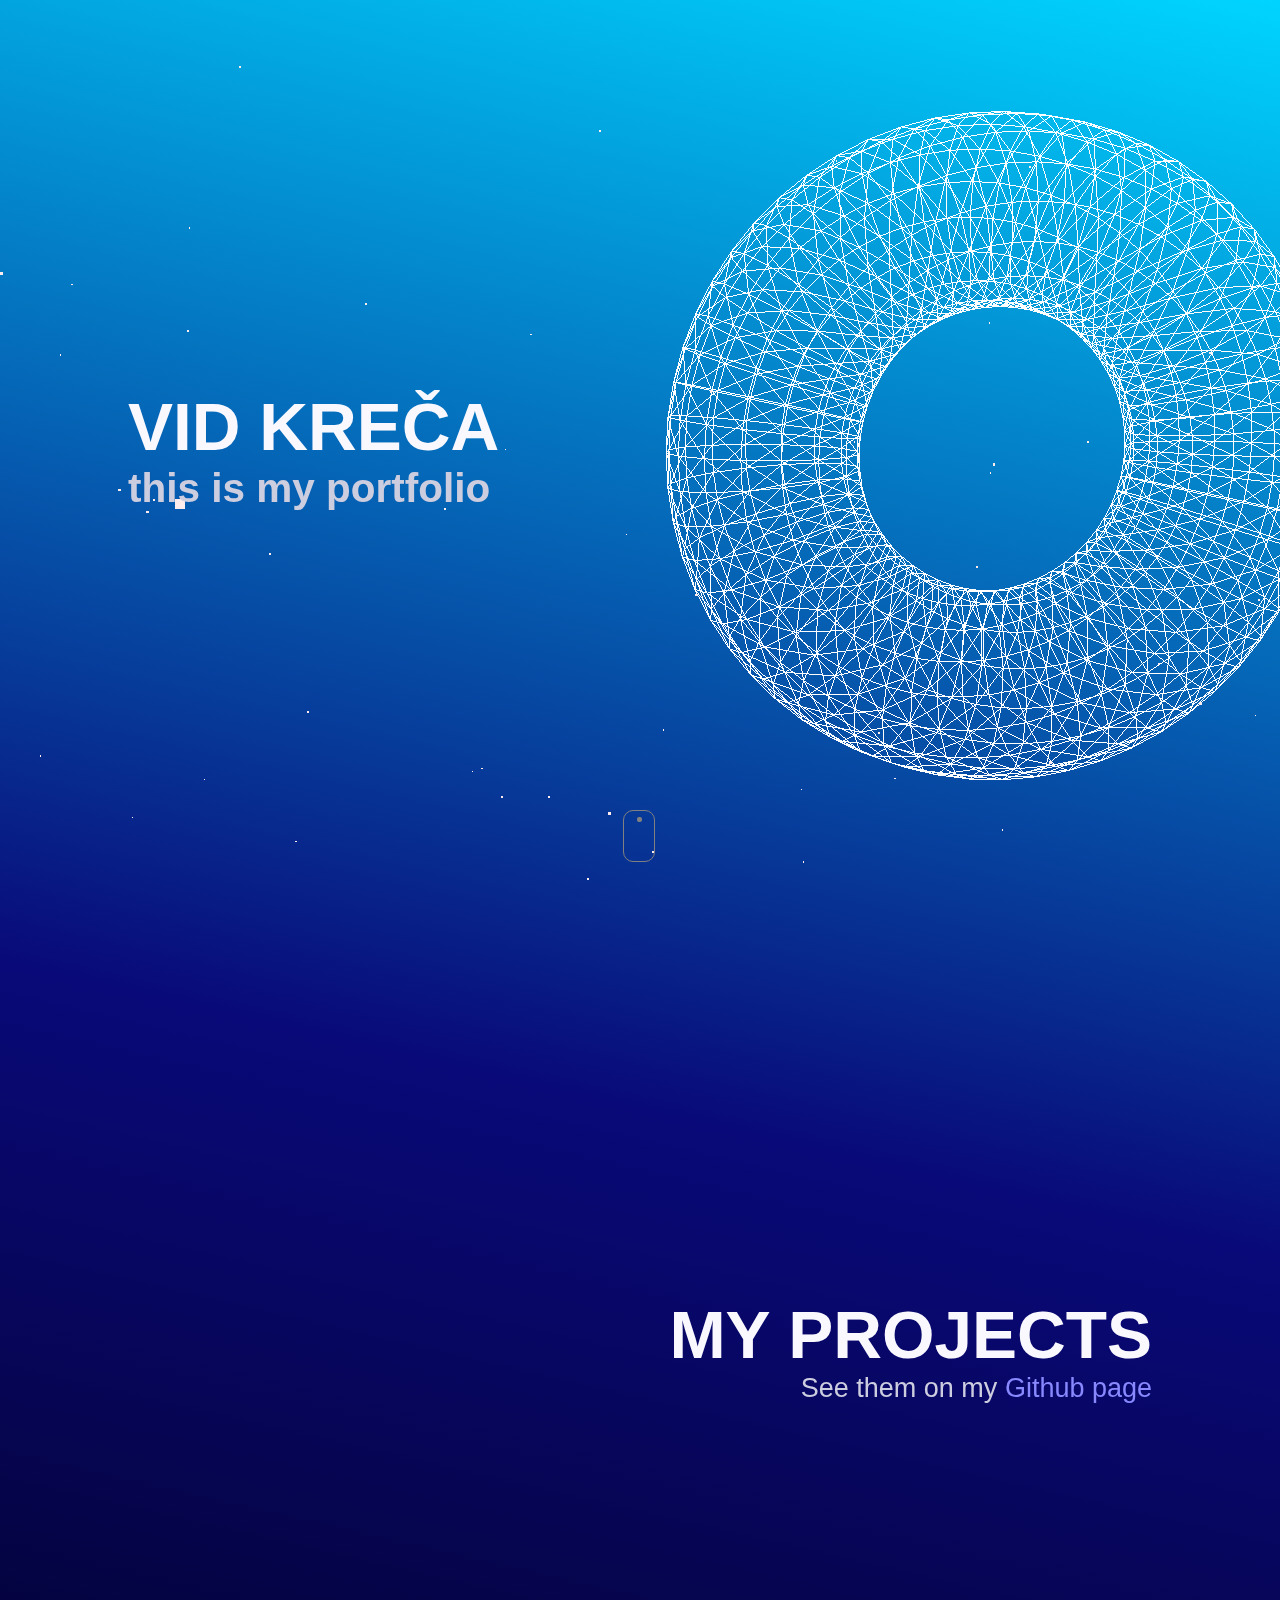
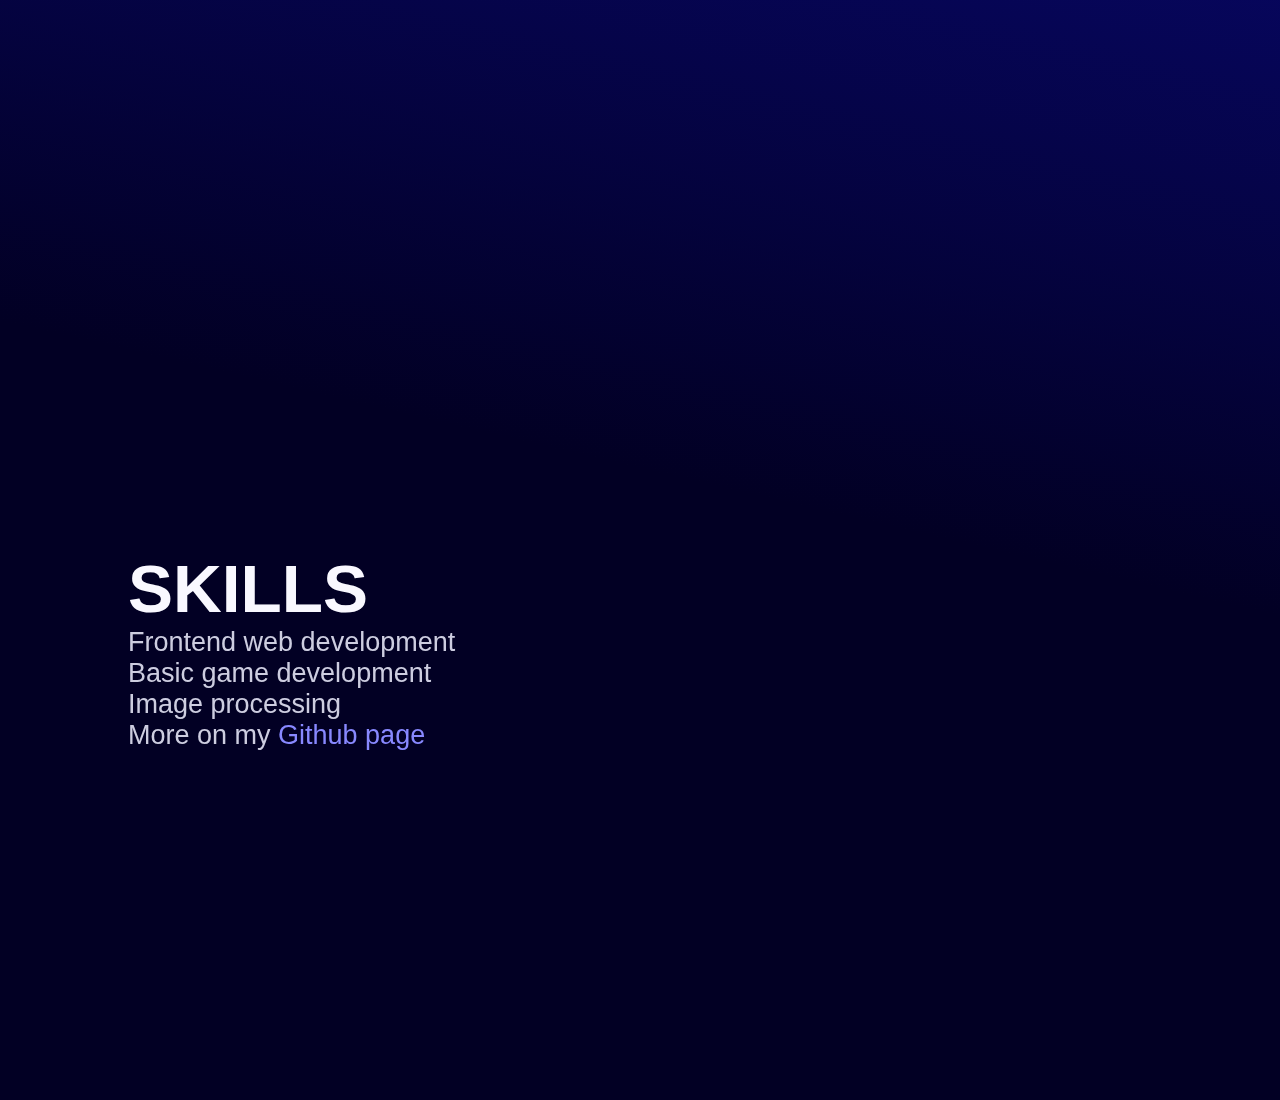
==== index.html @ 23696d18 "Added scroll indicator" ====
<!DOCTYPE html>
<html lang="en">
    <head>
        <meta charset="UTF-8">
        <meta name="viewport" content="width=device-width, initial-scale=1.0">
        <title>Vid Kreča</title>
        <meta name="description" content="Vid Kreča portfolio web site. Made with ThreeJS.">

        <link rel="stylesheet" href="./style/style.css">

        <link rel="apple-touch-icon" sizes="180x180" href="style/apple-touch-icon.png">
        <link rel="icon" type="image/png" sizes="32x32" href="style/favicon-32x32.png">
        <link rel="icon" type="image/png" sizes="16x16" href="style/favicon-16x16.png">
        <link rel="manifest" href="style/site.webmanifest">
    </head>


    <body>
        <canvas class="webgl"></canvas>

        <div class="scroll-indicator">
            <div class="dot"></div>
        </div>

        <section class="section">
            <h1>Vid Kreča</h1>
            <h2>this is my portfolio</h2>
        </section>
        <section class="section">
            <h1>My projects</h1>
            <p>See them on my <a href="https://github.com/VidKreca">Github page</a></p>
        </section>
        <section class="section">
            <h1>Skills</h1>
            <ul>
                <li>Frontend web development</li>
                <li>Basic game development</li>
                <li>Image processing</li>
                <li>More on my <a href="https://github.com/VidKreca">Github page</a></li>
            </ul>
        </section>
        
        <script src="./js/three.min.js"></script>
        <script src="./js/gsap.min.js"></script>
        <script src="./js/script.js"></script>
    </body>
</html>
---- style/style.css ----
* {
    margin: 0;
    padding: 0;
    font-family: 'Cabin', sans-serif;
}

html {
    background: rgb(2,0,36);
    background: linear-gradient(13deg, rgba(2,0,36,1) 26%, rgba(9,9,121,1) 58%, rgba(0,212,255,1) 100%);
}

/* Fix the canvas across the entire screen */
.webgl {
    position: fixed;
    top: 0;
    left: 0;
}

/* Scroll indicator */
.scroll-indicator {
    width: 30px;
    height: 50px;
    border: 1px solid gray;
    border-radius: 10px;

    position: absolute;
    top: 90vh;
    right: calc(50vw - 15px);

    display: flex;
    justify-content: center;

    transition: opacity 1s;
}
.scroll-indicator .dot {
    background-color: gray;
    width: 5px;
    height: 5px;
    border-radius: 2px;

    margin-top: 6px;

    animation: scroll-dot-animation 2s infinite;
}
@keyframes scroll-dot-animation {
    0% {
        margin-top: 6px;
    }
    90% {
        margin-top: 16px;
    }
    100% {
        margin-top: 6px;
    }
}


.section {
    display: flex;
    flex-direction: column;
    justify-content: center !important;
    align-items: flex-start;
    height: 100vh;
    padding-left: 10%;
    padding-right: 10%;
    will-change: transform;
    font-size: 3vmin;
}
.section h1 {
    color: #f9f8ff;
    text-transform: uppercase;
    font-size: 2.5em;
}
.section h2 {
    color: #cdcde0;
    font-size: 1.5em;
}
.section p {
    color: #cdcde0;
}
a {
    color: #8888ff;
    text-decoration: none;
}
a:hover {
    transform: scale(1.03);
    display: inline-block;
    color: #b0b0ff;
    transition: all .3s;
}
ul {
    list-style-type: none;
}
ul li {
    color: #cdcde0;
}
ul li a {
    font-size: inherit;
}
section:nth-child(even) {
    align-items: flex-end;
}


@media
only screen and (min-device-pixel-ratio: 2) and (max-width: 700px),
only screen and (min-resolution: 192dpi) and (max-width: 700px),
only screen and (min-resolution: 2dppx) and (max-width: 700px) {
    .section {
        font-size: 5vmin;
    }
}
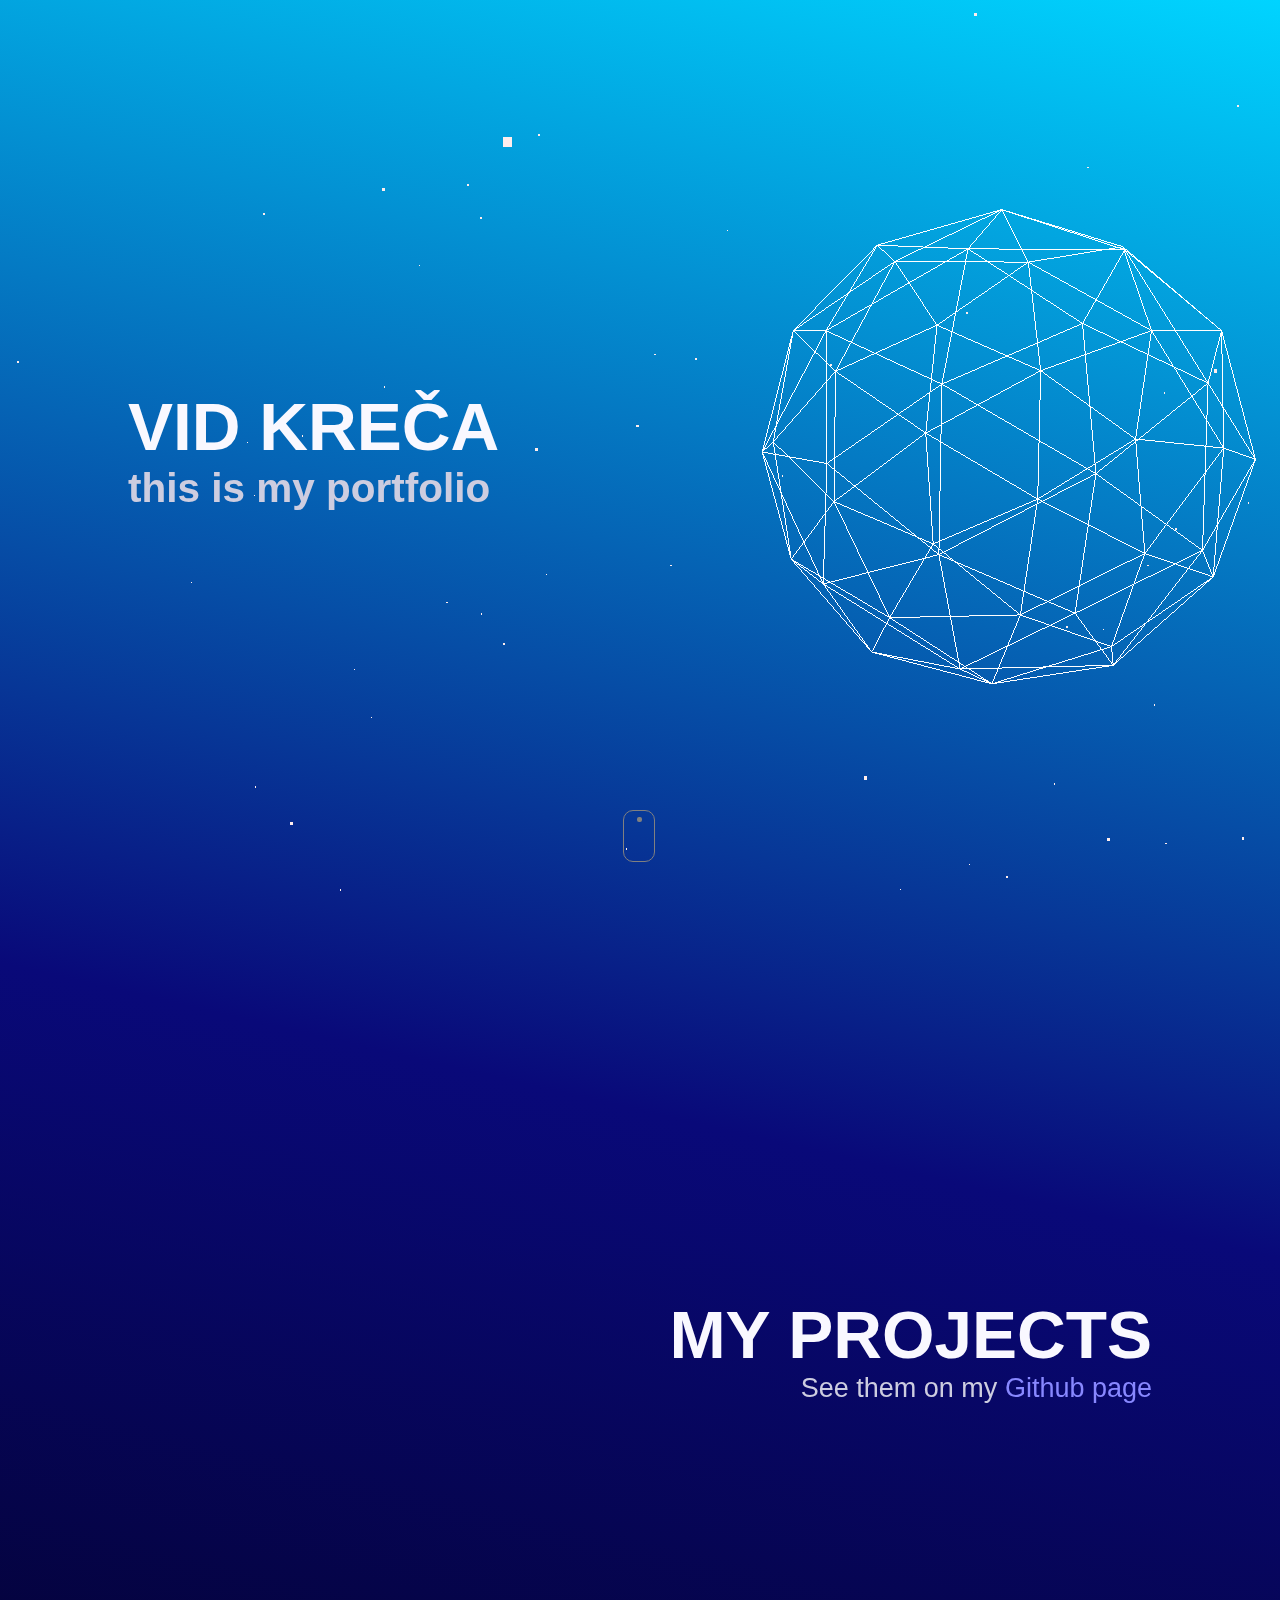
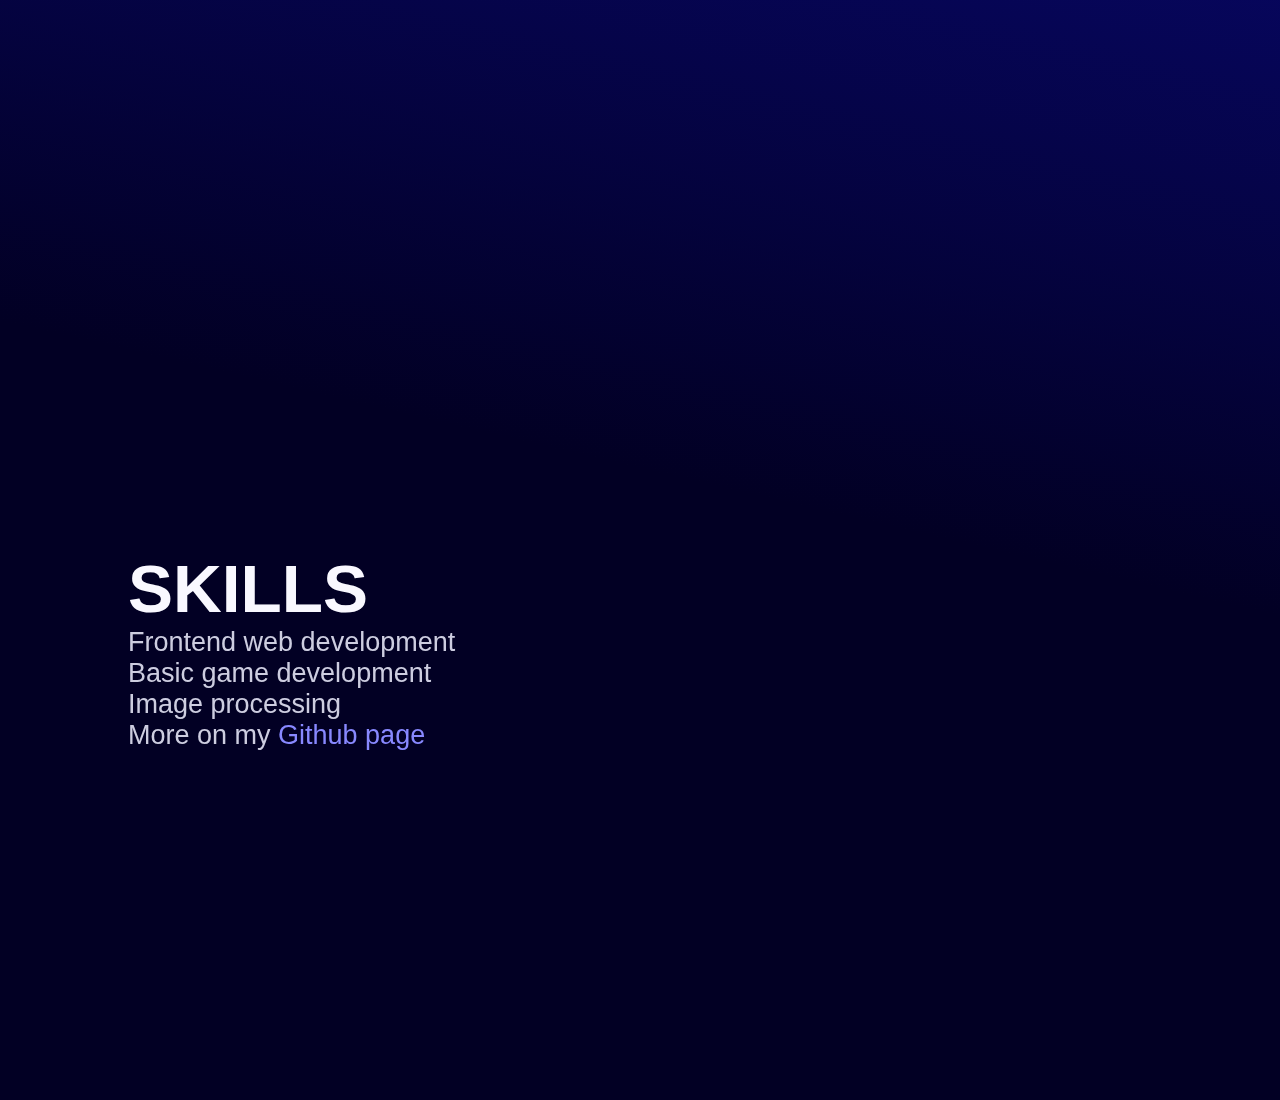
==== commit 78af9822: "Removed GSAP from project" ====
--- a/index.html
+++ b/index.html
@@ -41,7 +41,6 @@
         </section>
         
         <script src="./js/three.min.js"></script>
-        <script src="./js/gsap.min.js"></script>
         <script src="./js/script.js"></script>
     </body>
 </html>--- a/style/style.css
+++ b/style/style.css
@@ -7,6 +7,7 @@
 html {
     background: rgb(2,0,36);
     background: linear-gradient(13deg, rgba(2,0,36,1) 26%, rgba(9,9,121,1) 58%, rgba(0,212,255,1) 100%);
+    user-select: none;
 }
 
 /* Fix the canvas across the entire screen */
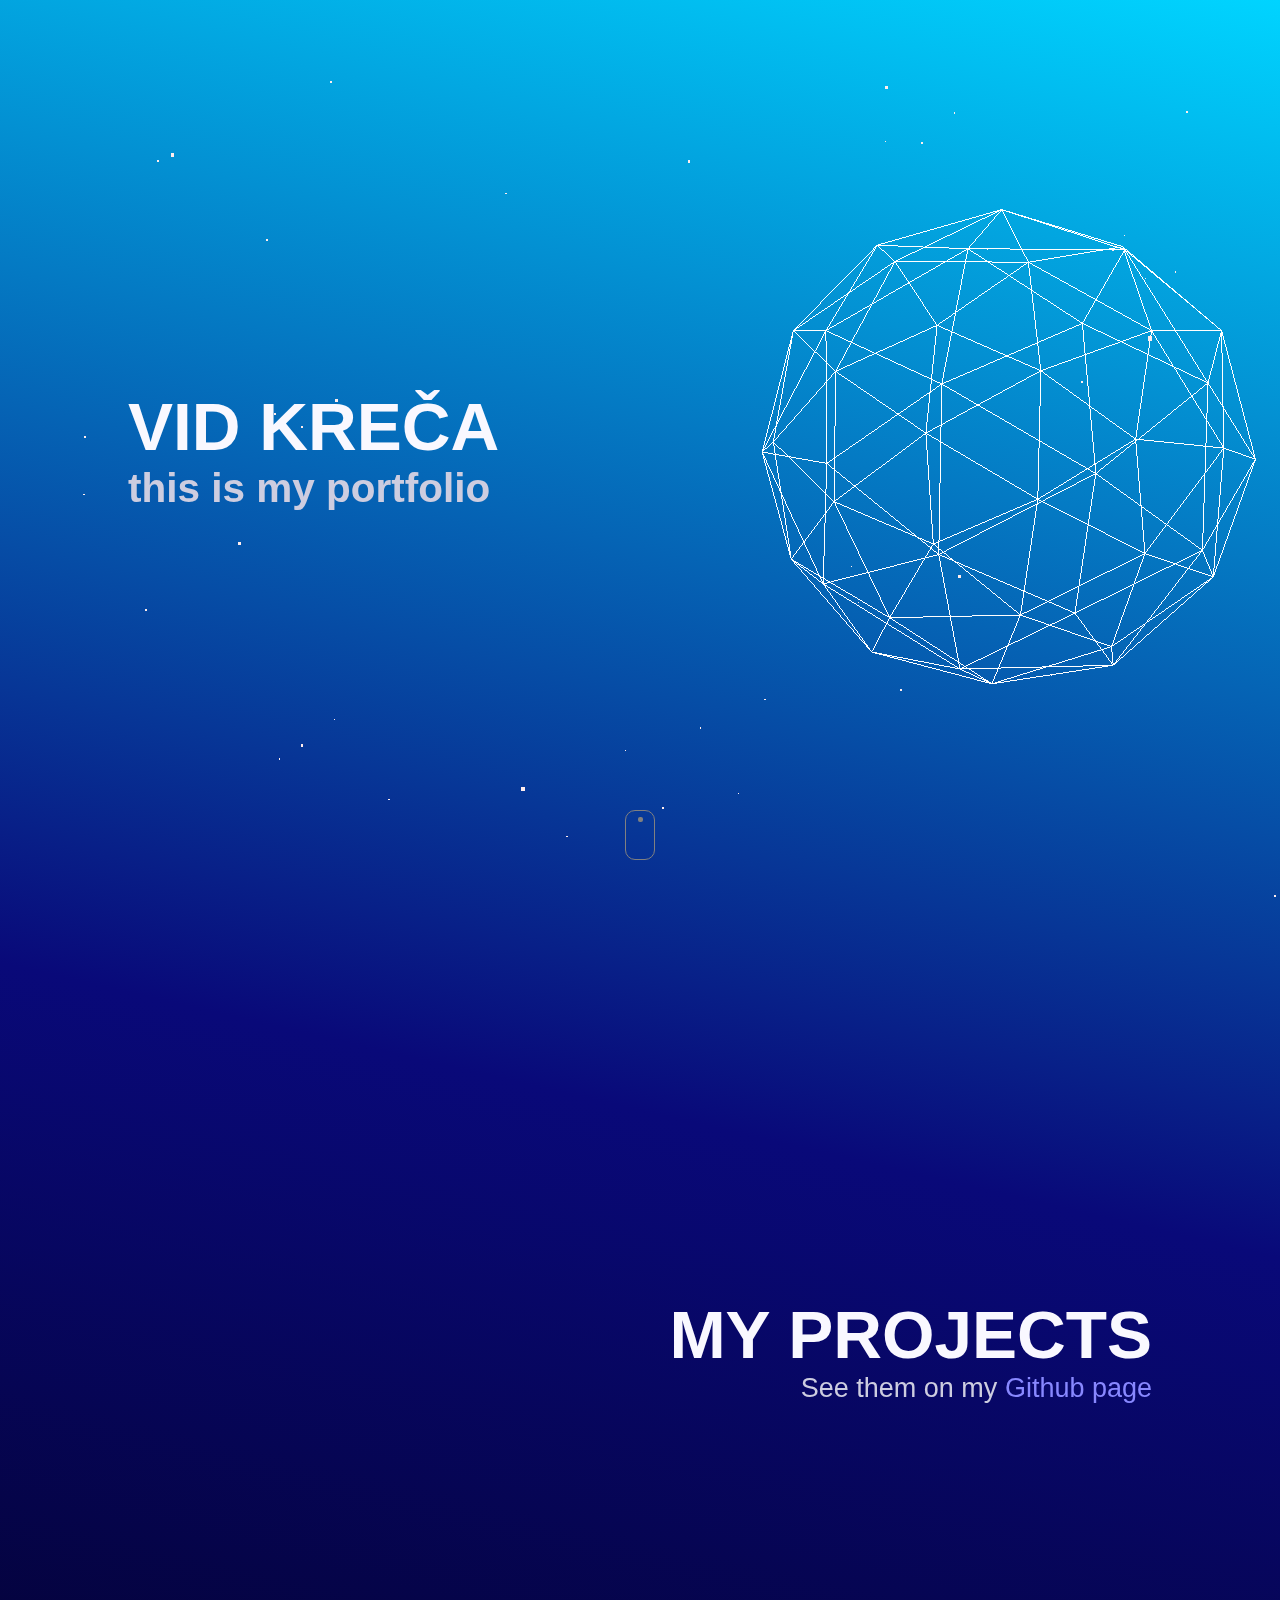
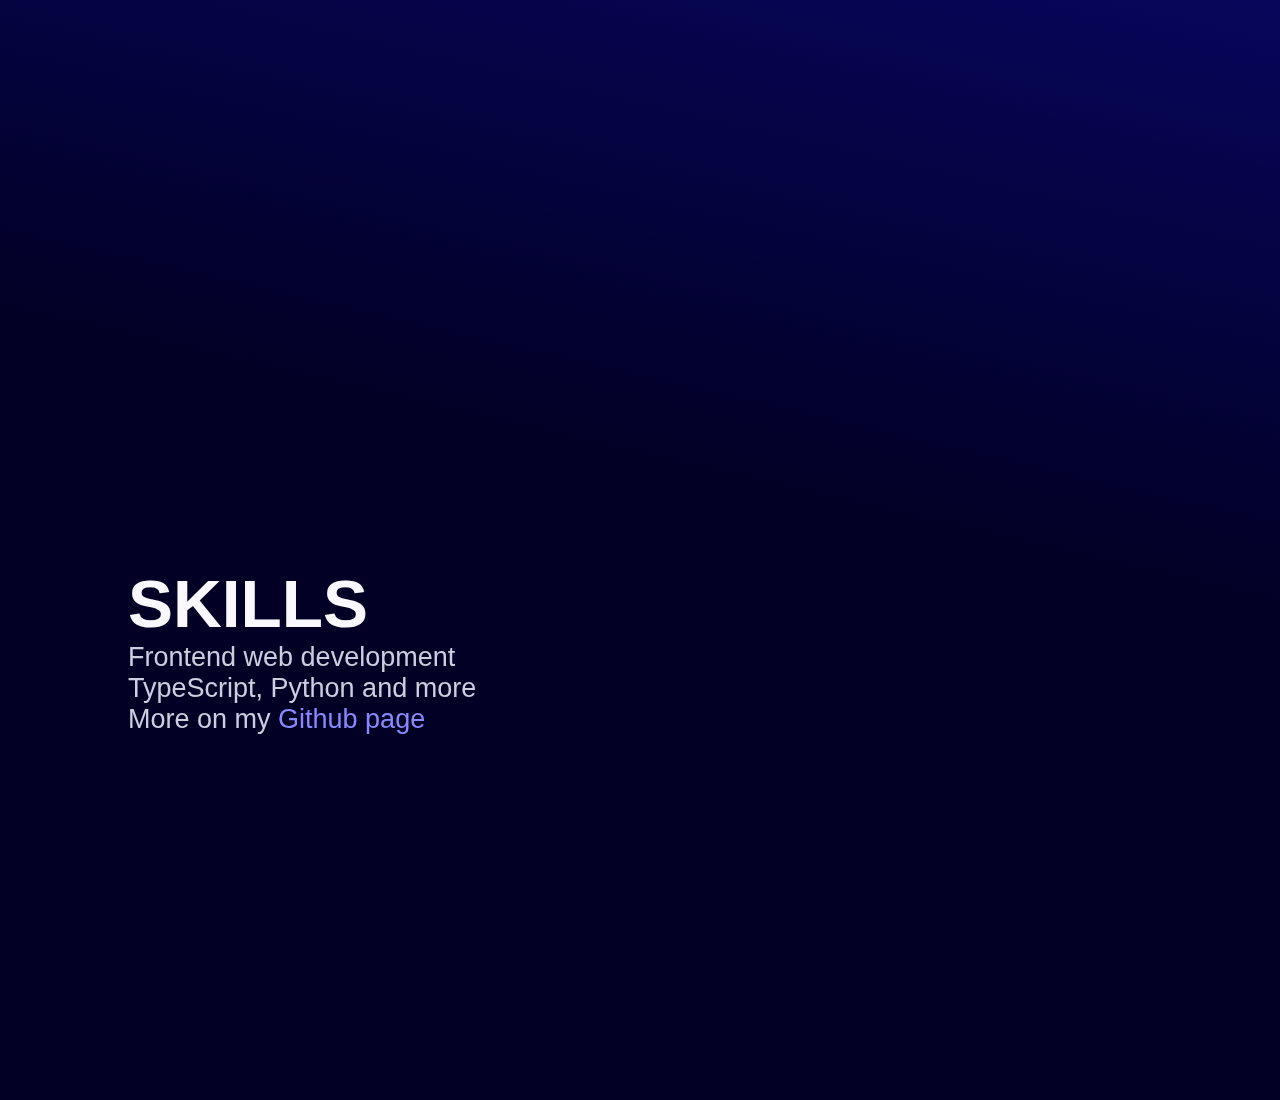
==== commit 5e1b0bcd: "Changed "skills" content" ====
--- a/index.html
+++ b/index.html
@@ -34,8 +34,7 @@
             <h1>Skills</h1>
             <ul>
                 <li>Frontend web development</li>
-                <li>Basic game development</li>
-                <li>Image processing</li>
+                <li>TypeScript, Python and more</li>
                 <li>More on my <a href="https://github.com/VidKreca">Github page</a></li>
             </ul>
         </section>
--- a/style/style.css
+++ b/style/style.css
@@ -2,12 +2,23 @@
     margin: 0;
     padding: 0;
     font-family: 'Cabin', sans-serif;
+    box-sizing: border-box;
+}
+
+:root {
+    --background-start: rgba(0,212,255,1);
+    --background-middle: rgba(9,9,121,1);
+    --background-end: rgba(2,0,36,1);
+
+    --text-primary: #f9f8ff;
+    --text-secondary: #cdcde0;
+    --text-link: #8888ff;
+    --text-link-hover: #b0b0ff;
 }
 
 html {
-    background: rgb(2,0,36);
-    background: linear-gradient(13deg, rgba(2,0,36,1) 26%, rgba(9,9,121,1) 58%, rgba(0,212,255,1) 100%);
-    user-select: none;
+    background: var(--background-end);
+    background: linear-gradient(13deg, var(--background-end) 26%, var(--background-middle) 58%, var(--background-start) 100%);
 }
 
 /* Fix the canvas across the entire screen */
@@ -68,32 +79,32 @@
     font-size: 3vmin;
 }
 .section h1 {
-    color: #f9f8ff;
+    color: var(--text-primary);
     text-transform: uppercase;
     font-size: 2.5em;
 }
 .section h2 {
-    color: #cdcde0;
+    color: var(--text-secondary);
     font-size: 1.5em;
 }
 .section p {
-    color: #cdcde0;
+    color: var(--text-secondary);
 }
 a {
-    color: #8888ff;
+    color: var(--text-link);
     text-decoration: none;
 }
 a:hover {
     transform: scale(1.03);
     display: inline-block;
-    color: #b0b0ff;
+    color: var(--text-link-hover);
     transition: all .3s;
 }
 ul {
     list-style-type: none;
 }
 ul li {
-    color: #cdcde0;
+    color: var(--text-secondary);
 }
 ul li a {
     font-size: inherit;
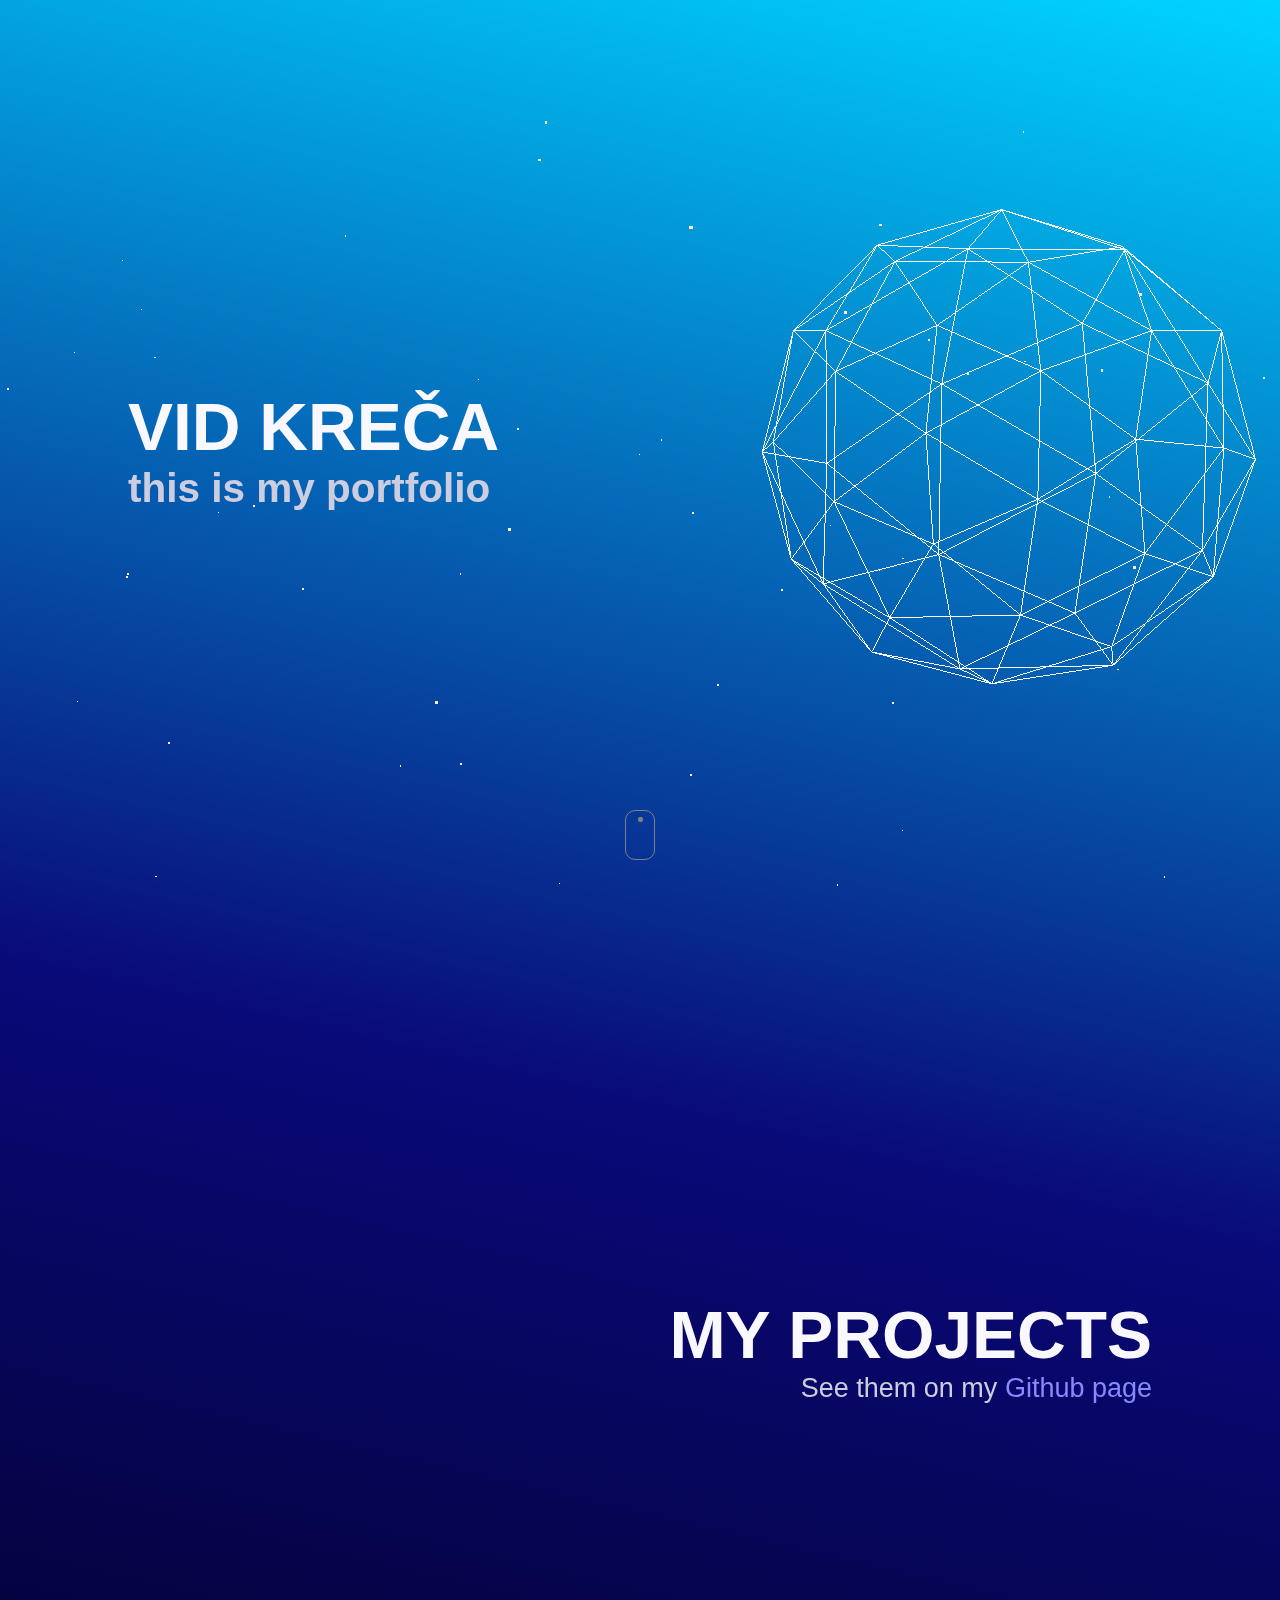
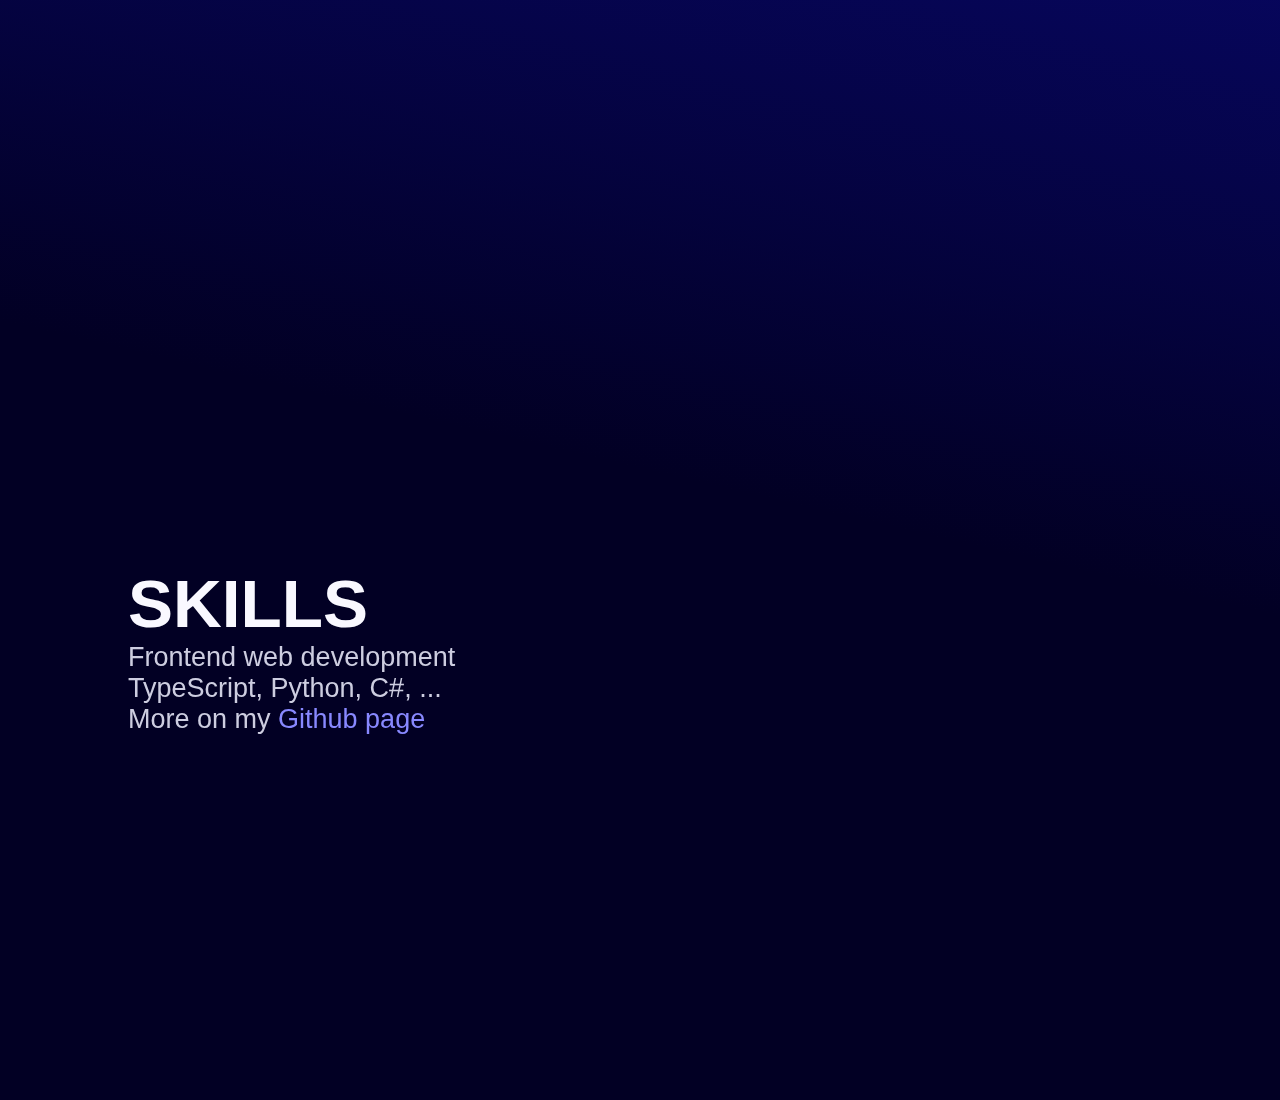
==== commit 7f33f6ac: "Changed "Skills" content" ====
--- a/index.html
+++ b/index.html
@@ -34,7 +34,7 @@
             <h1>Skills</h1>
             <ul>
                 <li>Frontend web development</li>
-                <li>TypeScript, Python and more</li>
+                <li>TypeScript, Python, C#, ...</li>
                 <li>More on my <a href="https://github.com/VidKreca">Github page</a></li>
             </ul>
         </section>
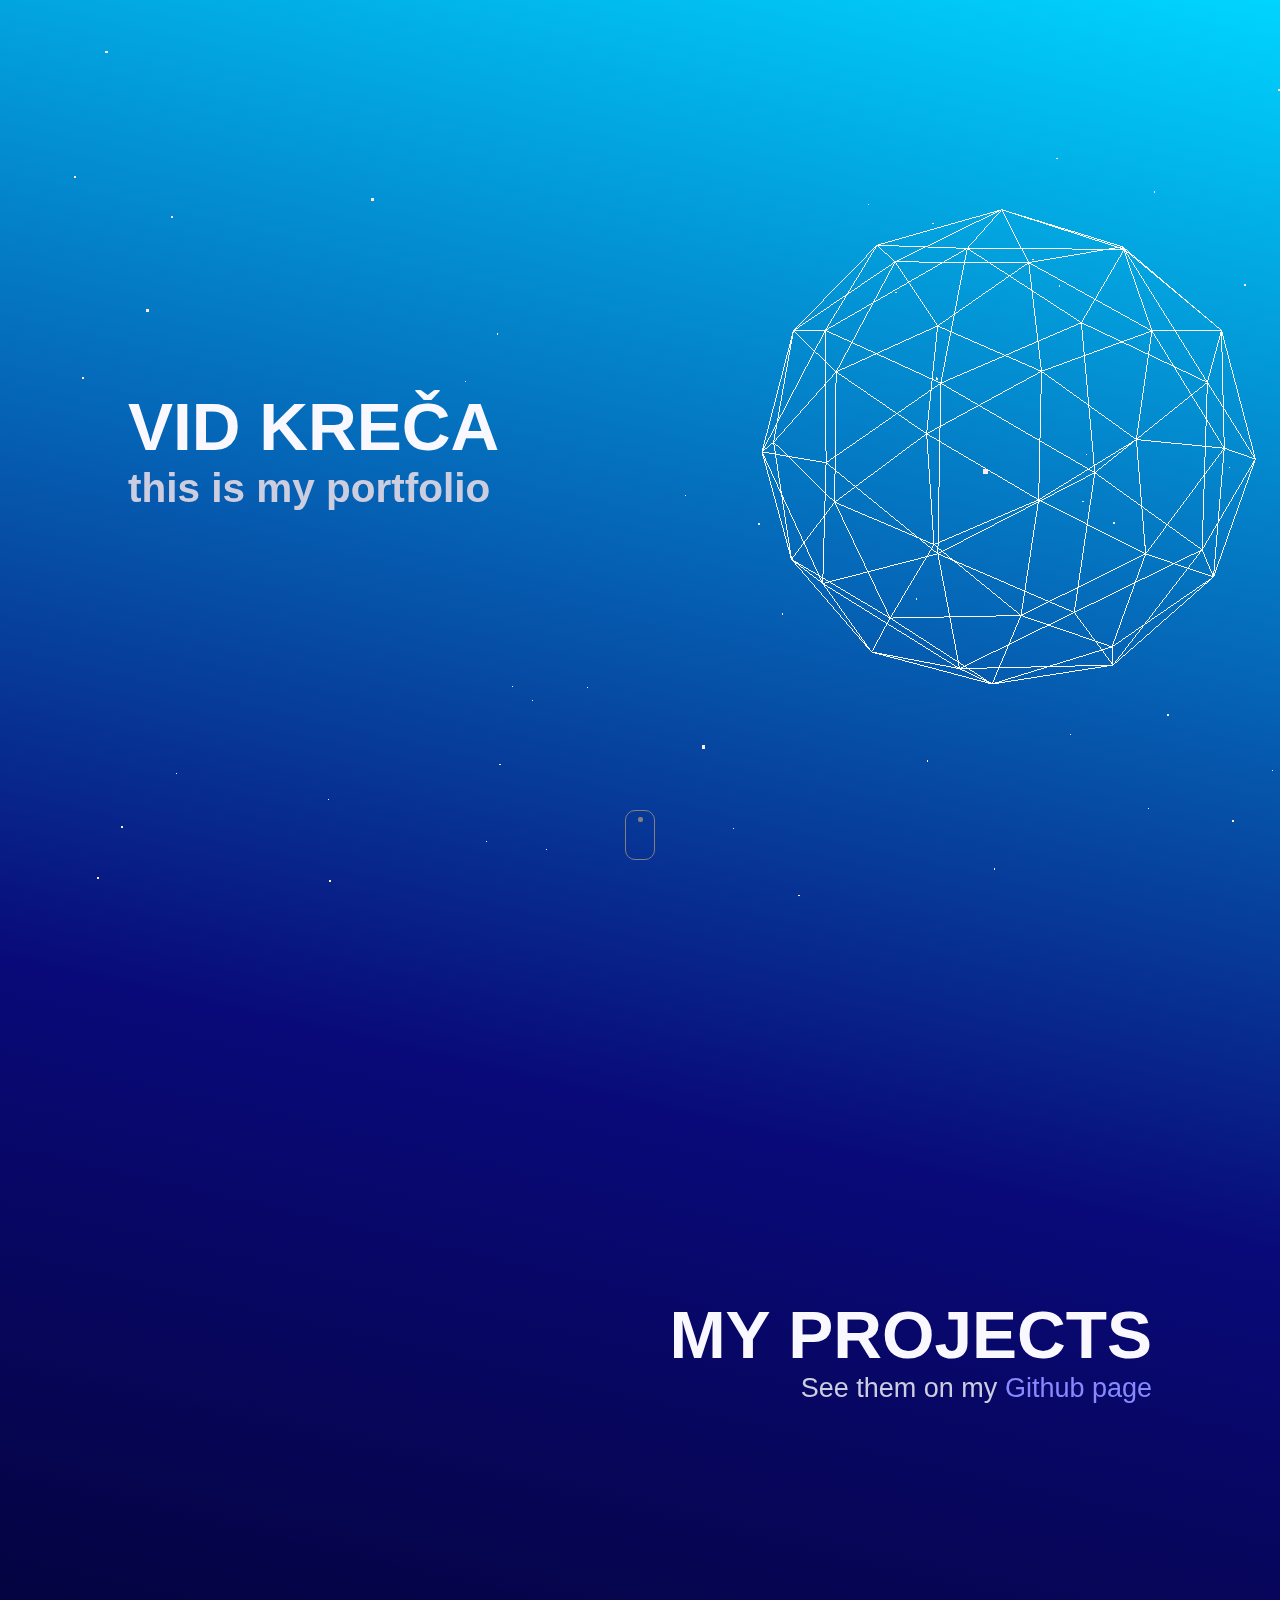
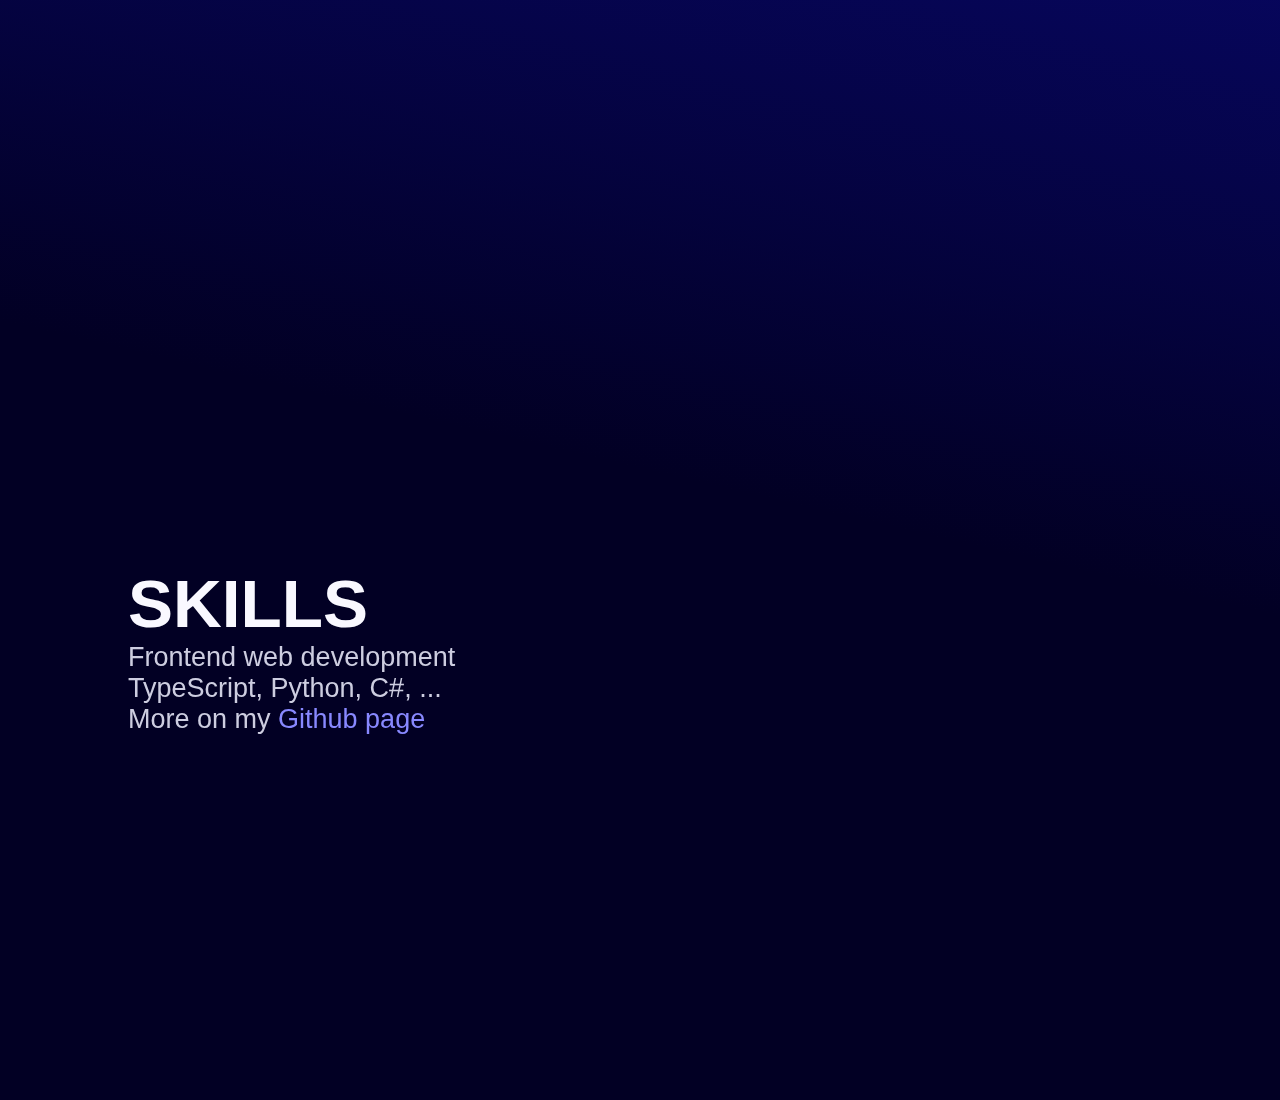
==== commit 84d13adb: "Moved images to assets/ folder" ====
--- a/index.html
+++ b/index.html
@@ -8,10 +8,10 @@
 
         <link rel="stylesheet" href="./style/style.css">
 
-        <link rel="apple-touch-icon" sizes="180x180" href="style/apple-touch-icon.png">
-        <link rel="icon" type="image/png" sizes="32x32" href="style/favicon-32x32.png">
-        <link rel="icon" type="image/png" sizes="16x16" href="style/favicon-16x16.png">
-        <link rel="manifest" href="style/site.webmanifest">
+        <link rel="apple-touch-icon" sizes="180x180" href="assets/apple-touch-icon.png">
+        <link rel="icon" type="image/png" sizes="32x32" href="assets/favicon-32x32.png">
+        <link rel="icon" type="image/png" sizes="16x16" href="assets/favicon-16x16.png">
+        <link rel="manifest" href="assets/site.webmanifest">
     </head>
 
 
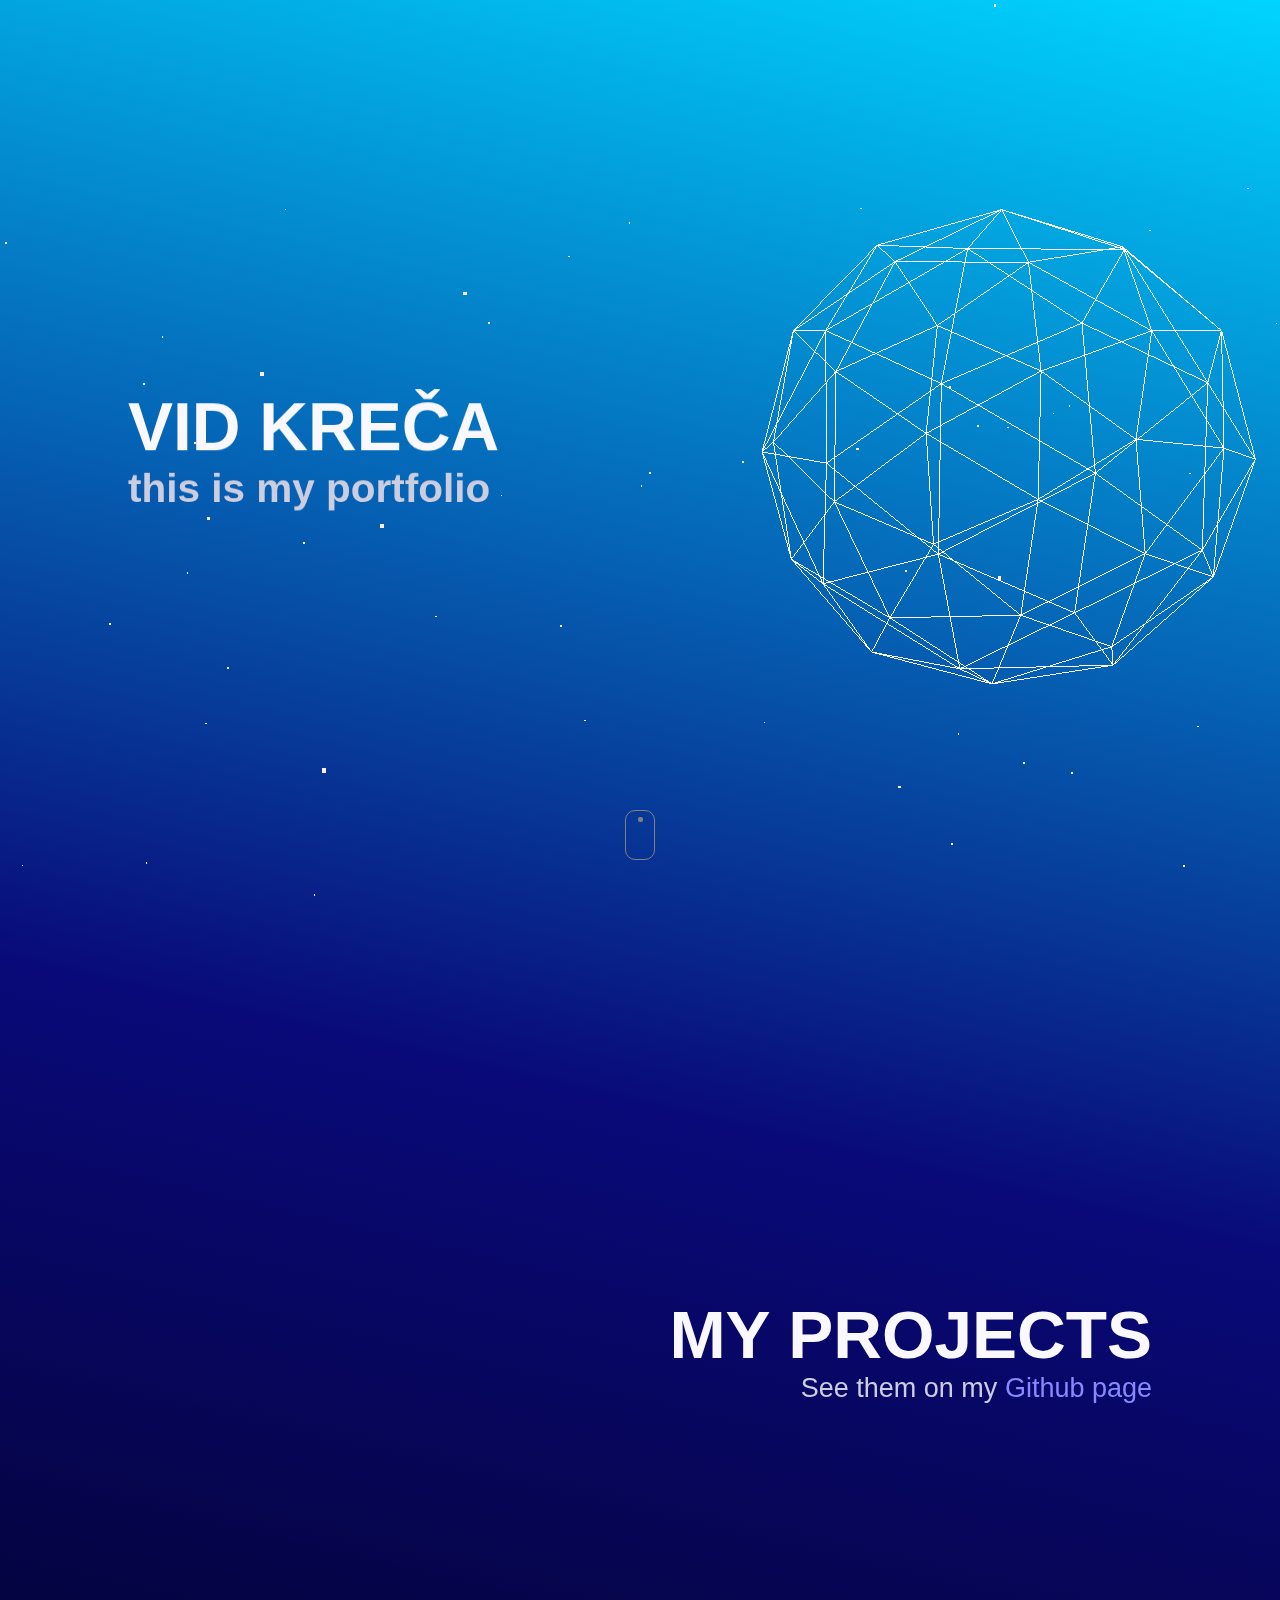
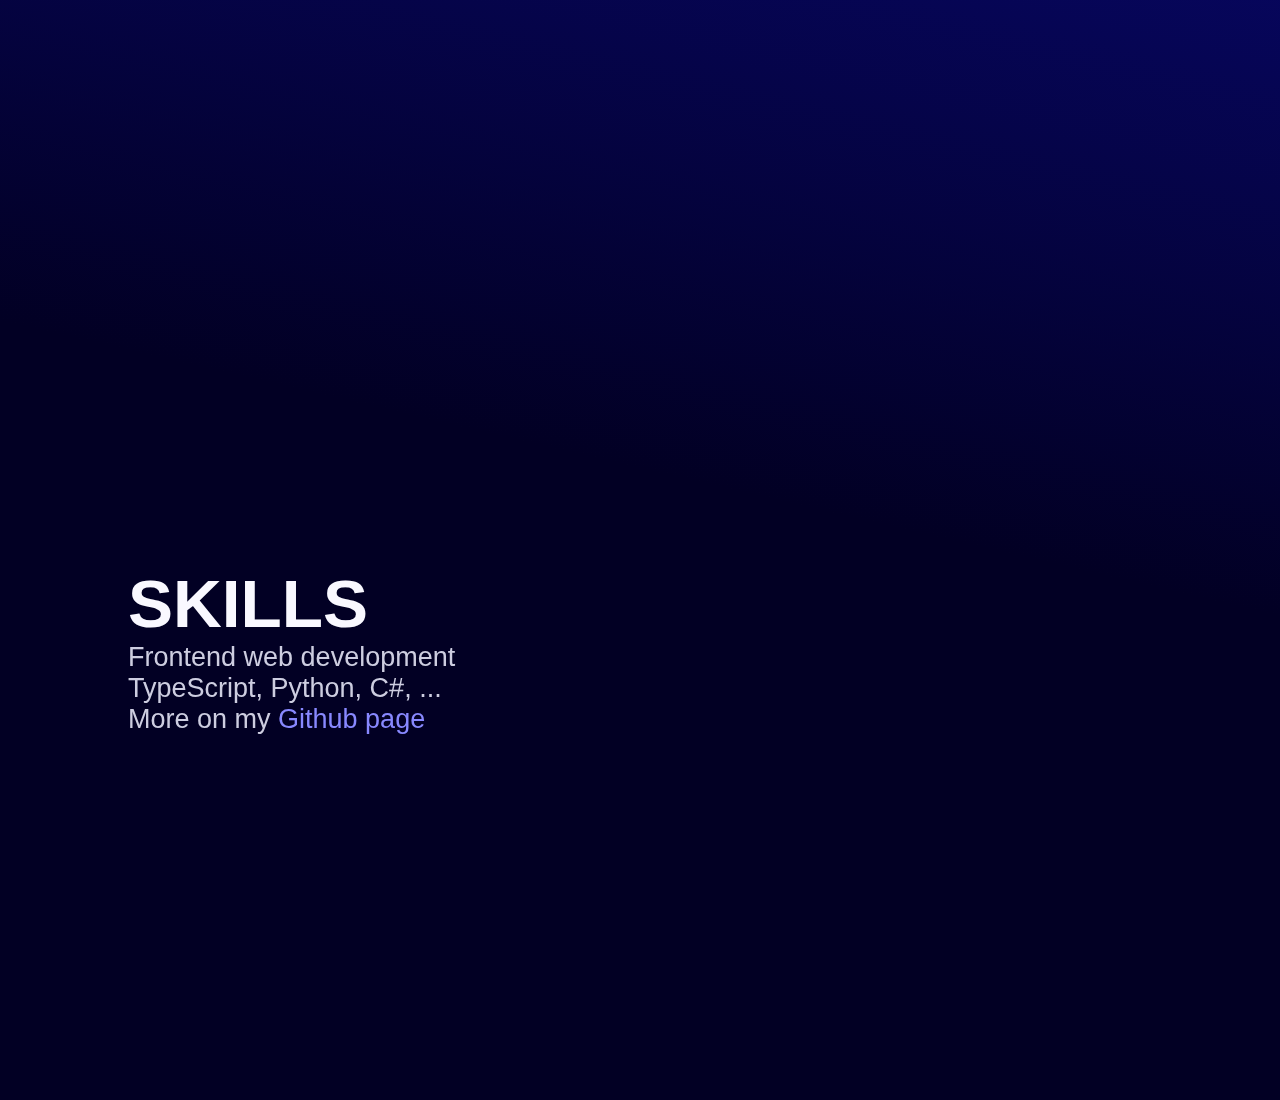
==== commit a8c89592: "Added scroll based slide-in animations" ====
--- a/index.html
+++ b/index.html
@@ -22,14 +22,16 @@
             <div class="dot"></div>
         </div>
 
-        <section class="section">
+        <section class="section slide-in">
             <h1>Vid Kreča</h1>
             <h2>this is my portfolio</h2>
         </section>
+
         <section class="section">
             <h1>My projects</h1>
             <p>See them on my <a href="https://github.com/VidKreca">Github page</a></p>
         </section>
+
         <section class="section">
             <h1>Skills</h1>
             <ul>
@@ -40,6 +42,7 @@
         </section>
         
         <script src="./js/three.min.js"></script>
+        <script src="./js/scroll.js"></script>
         <script src="./js/script.js"></script>
     </body>
 </html>--- a/style/style.css
+++ b/style/style.css
@@ -19,6 +19,7 @@
 html {
     background: var(--background-end);
     background: linear-gradient(13deg, var(--background-end) 26%, var(--background-middle) 58%, var(--background-start) 100%);
+    overflow-x: hidden;
 }
 
 /* Fix the canvas across the entire screen */
@@ -68,6 +69,7 @@
 
 
 .section {
+    position: relative;
     display: flex;
     flex-direction: column;
     justify-content: center !important;
@@ -114,6 +116,26 @@
 }
 
 
+/* Slide-in animation */
+.offscreen {
+    right: -100%;
+}
+.slide-in {
+    animation: slide-in 1.5s ease-in-out;
+}
+@keyframes slide-in {
+    0% {
+        transform: skew(-20deg);
+        opacity: 0;
+        right: -100%;
+    }
+    100% {
+        opacity: 1;
+        right: 0;
+    }
+}
+
+
 @media
 only screen and (min-device-pixel-ratio: 2) and (max-width: 700px),
 only screen and (min-resolution: 192dpi) and (max-width: 700px),
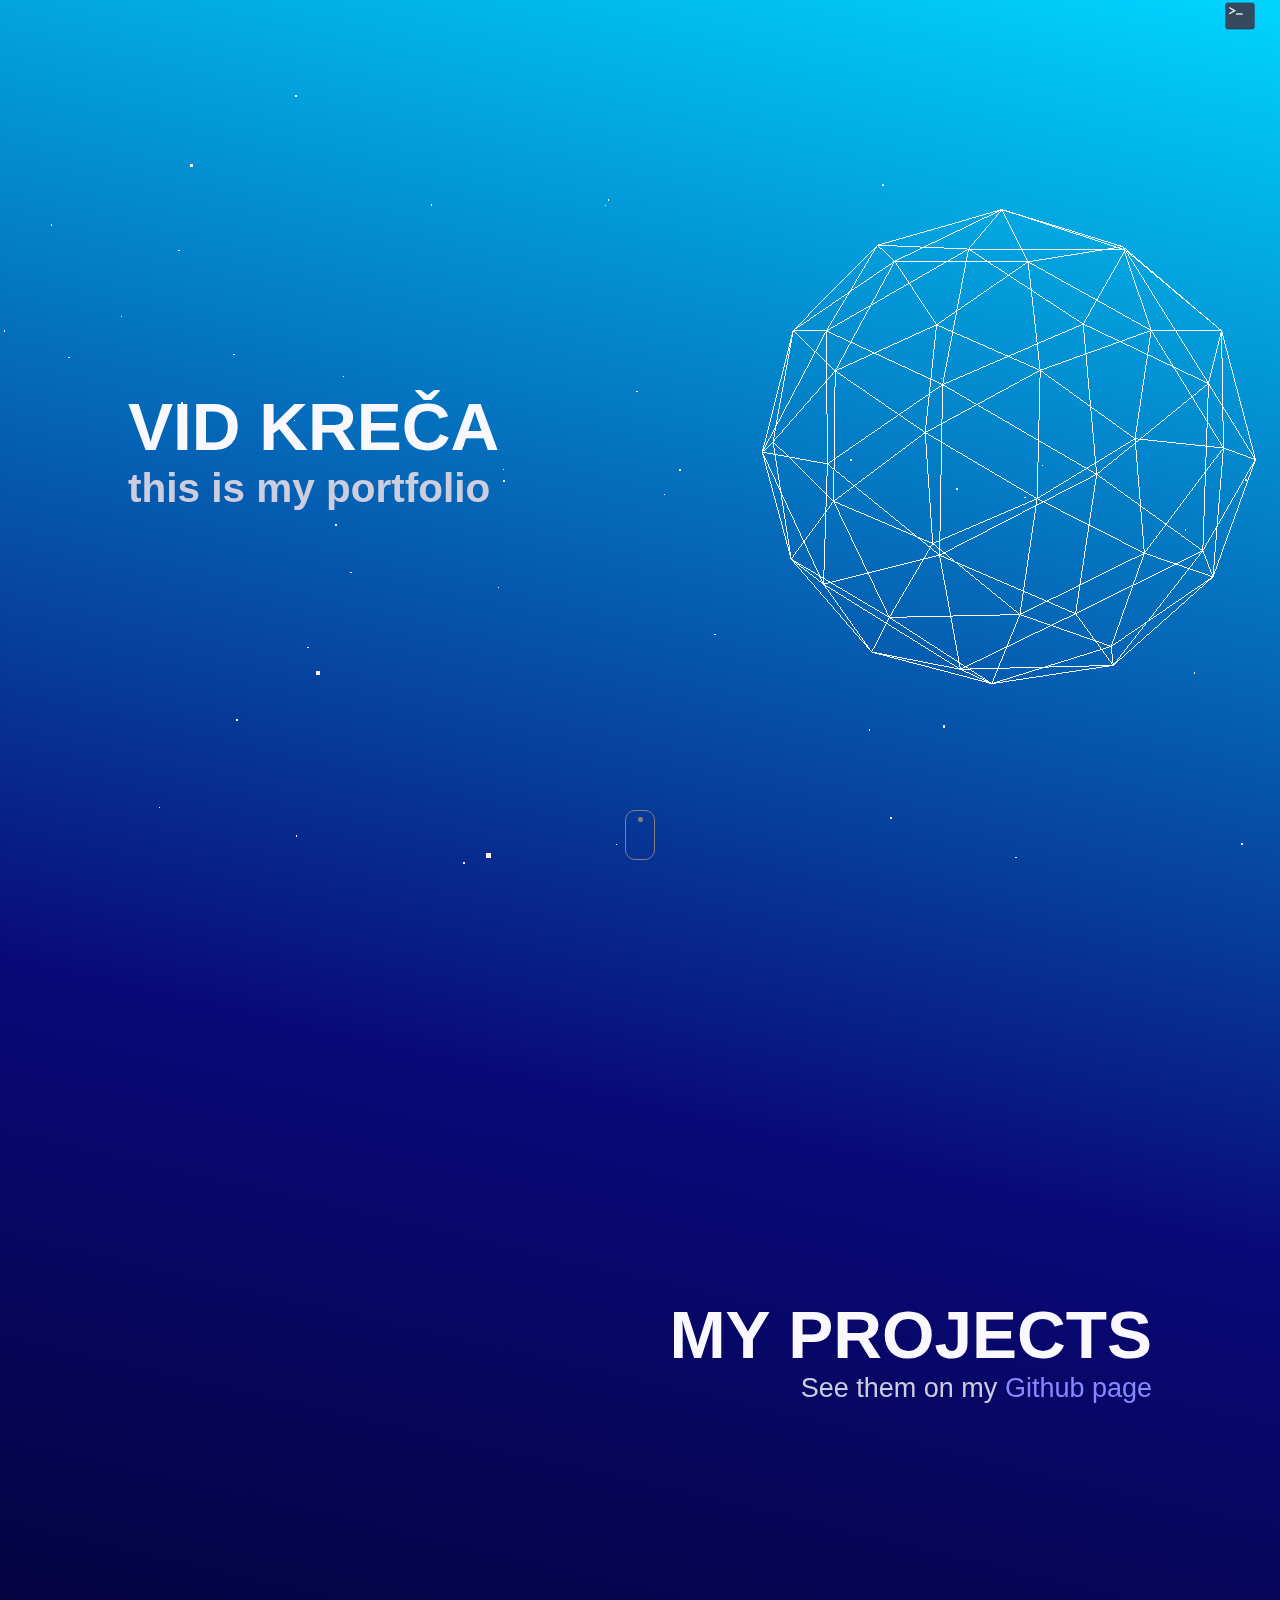
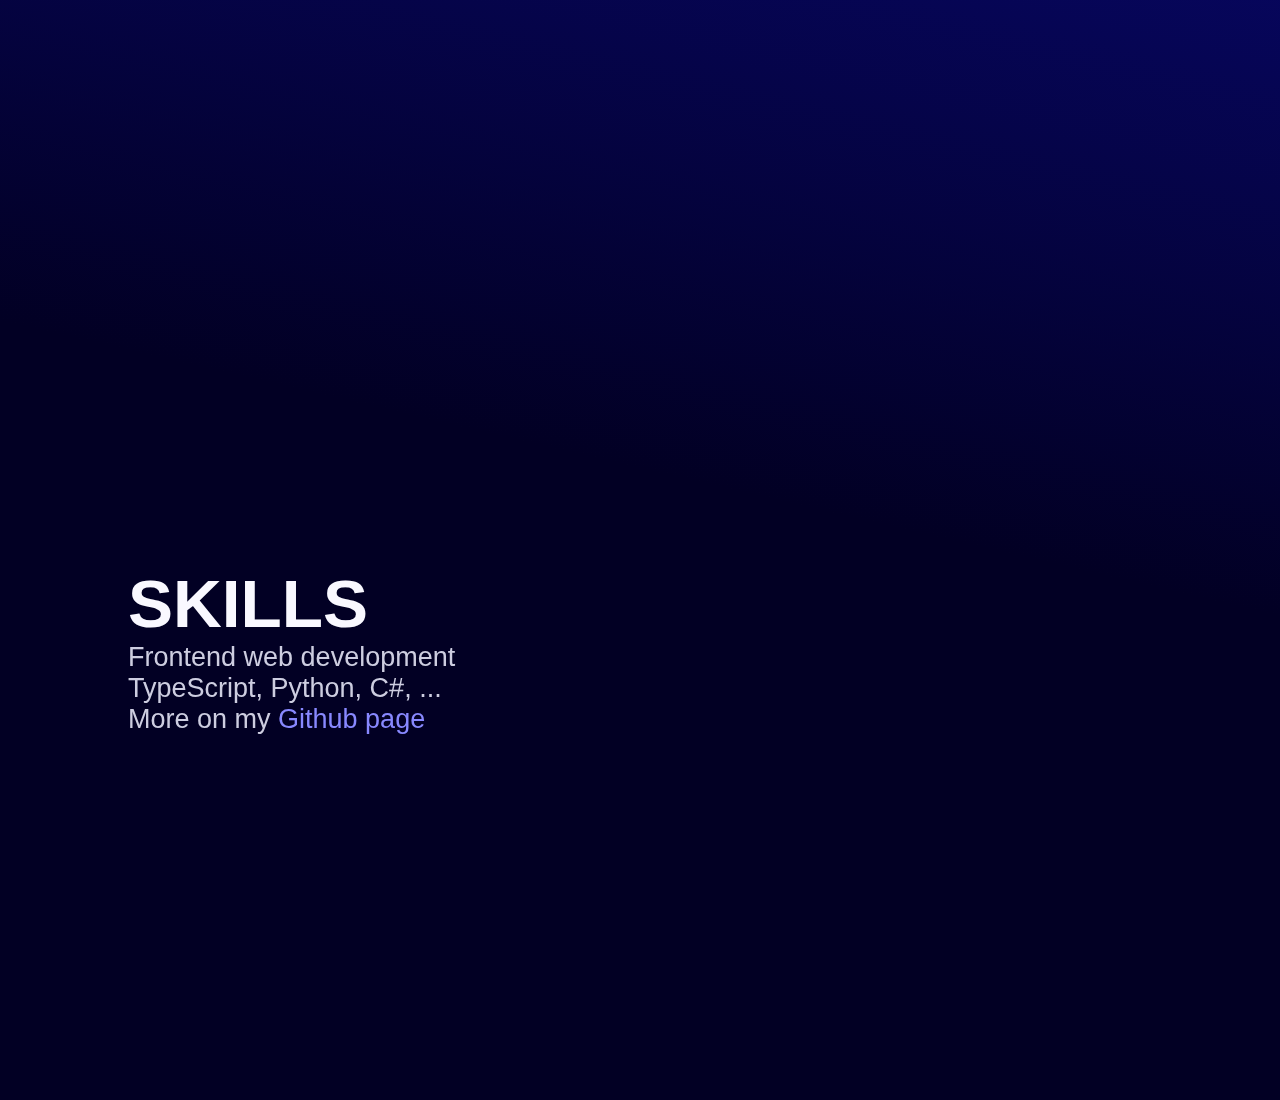
==== commit 8f499e7e: "Added terminal button and files" ====
--- a/index.html
+++ b/index.html
@@ -22,16 +22,20 @@
             <div class="dot"></div>
         </div>
 
-        <section class="section slide-in">
+        <div class="console-button">
+            <a href="console.html">
+                <img src="assets/console.png" alt="Terminal icon">
+            </a>
+        </div>
+
+        <section class="section">
             <h1>Vid Kreča</h1>
             <h2>this is my portfolio</h2>
         </section>
-
         <section class="section">
             <h1>My projects</h1>
             <p>See them on my <a href="https://github.com/VidKreca">Github page</a></p>
         </section>
-
         <section class="section">
             <h1>Skills</h1>
             <ul>
@@ -42,7 +46,6 @@
         </section>
         
         <script src="./js/three.min.js"></script>
-        <script src="./js/scroll.js"></script>
         <script src="./js/script.js"></script>
     </body>
 </html>--- a/style/style.css
+++ b/style/style.css
@@ -19,7 +19,19 @@
 html {
     background: var(--background-end);
     background: linear-gradient(13deg, var(--background-end) 26%, var(--background-middle) 58%, var(--background-start) 100%);
-    overflow-x: hidden;
+}
+
+/* Scrollbar styling */
+body {
+    overflow: overlay;
+}
+::-webkit-scrollbar {
+    width: 1em;
+    background-color: transparent;
+}
+::-webkit-scrollbar-thumb {
+    background-color: rgba(255, 255, 255, 0.7);
+    border-radius: 1em;
 }
 
 /* Fix the canvas across the entire screen */
@@ -68,8 +80,23 @@
 }
 
 
+/* Terminal button */
+.console-button {
+    position: absolute;
+    top: 0;
+    right: 1.5em;
+    z-index: 999;
+}
+.console-button a {
+    display: inline-block;
+}
+.console-button img {
+    display: block;
+    width: 2em;
+}
+
+
 .section {
-    position: relative;
     display: flex;
     flex-direction: column;
     justify-content: center !important;
@@ -111,28 +138,8 @@
 ul li a {
     font-size: inherit;
 }
-section:nth-child(even) {
+section:nth-child(odd) {
     align-items: flex-end;
-}
-
-
-/* Slide-in animation */
-.offscreen {
-    right: -100%;
-}
-.slide-in {
-    animation: slide-in 1.5s ease-in-out;
-}
-@keyframes slide-in {
-    0% {
-        transform: skew(-20deg);
-        opacity: 0;
-        right: -100%;
-    }
-    100% {
-        opacity: 1;
-        right: 0;
-    }
 }
 
 
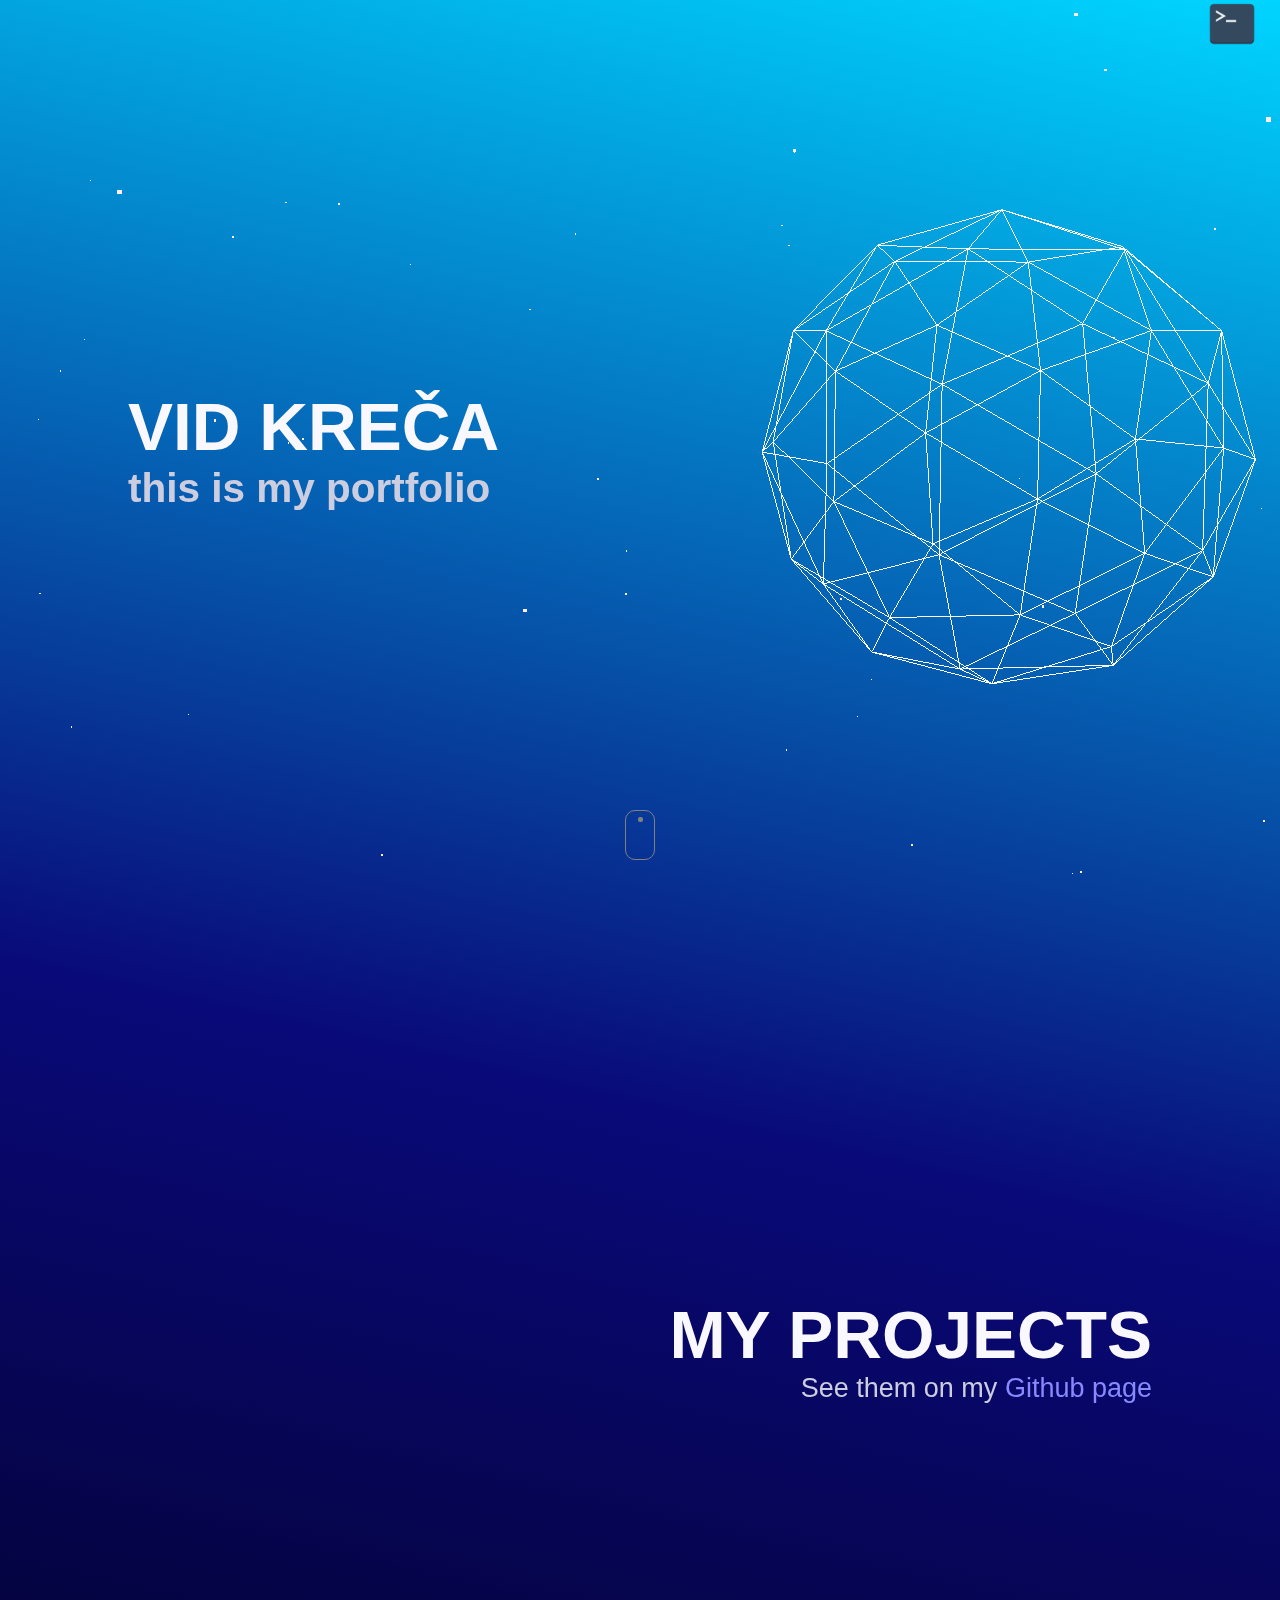
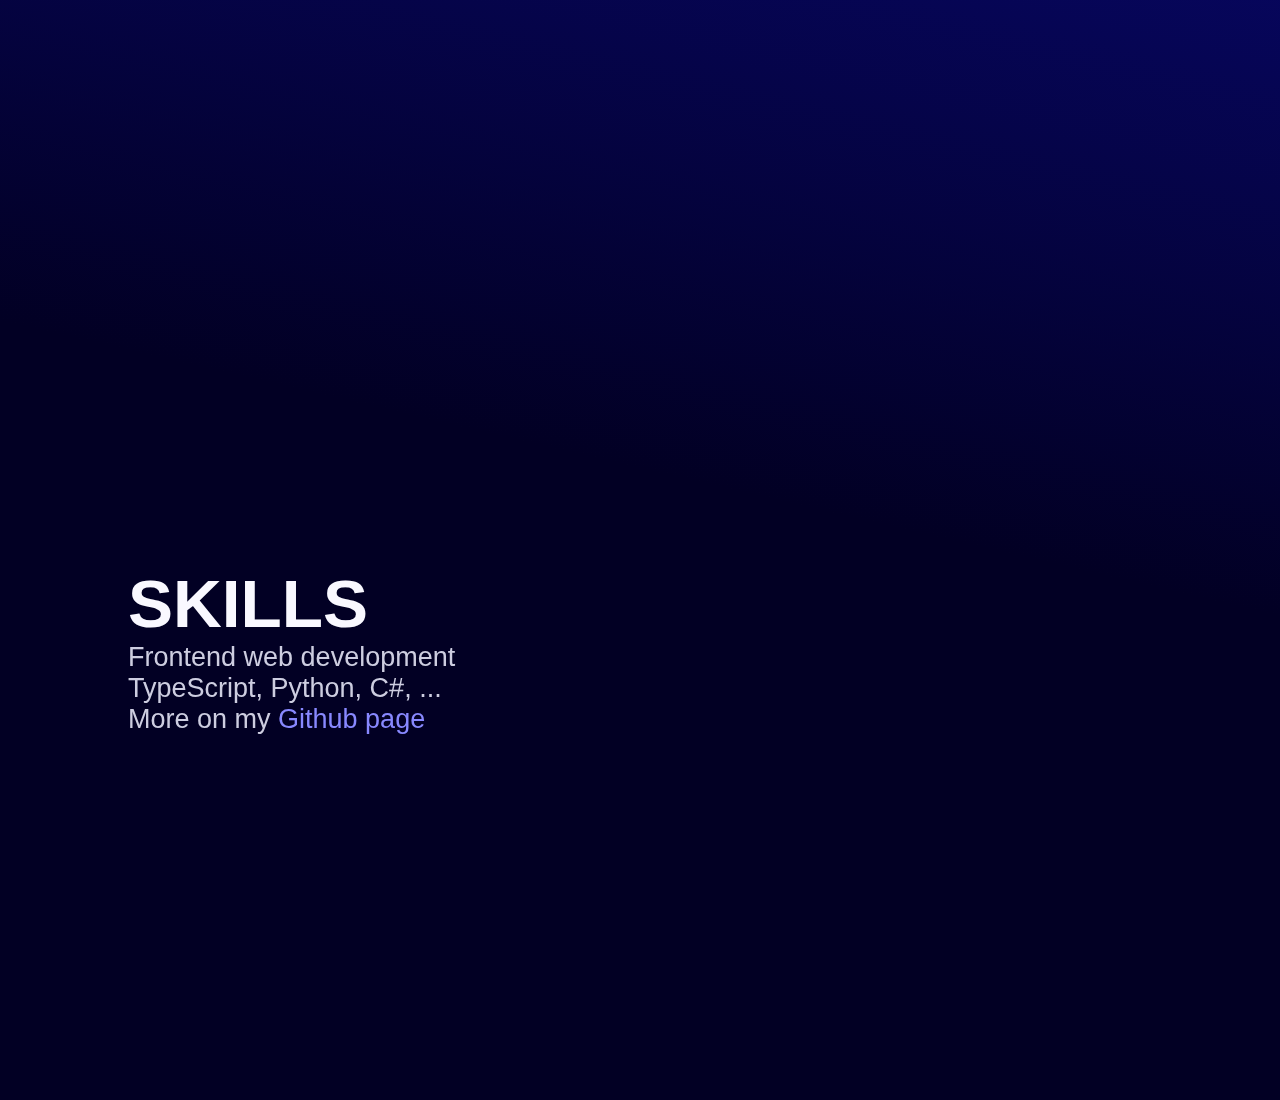
==== commit 80bba011: "Added some credits" ====
--- a/index.html
+++ b/index.html
@@ -5,6 +5,7 @@
         <meta name="viewport" content="width=device-width, initial-scale=1.0">
         <title>Vid Kreča</title>
         <meta name="description" content="Vid Kreča portfolio web site. Made with ThreeJS.">
+        <meta name="author" content="Vid Kreča">
 
         <link rel="stylesheet" href="./style/style.css">
 
--- a/style/style.css
+++ b/style/style.css
@@ -92,7 +92,7 @@
 }
 .console-button img {
     display: block;
-    width: 2em;
+    width: 3em;
 }
 
 
